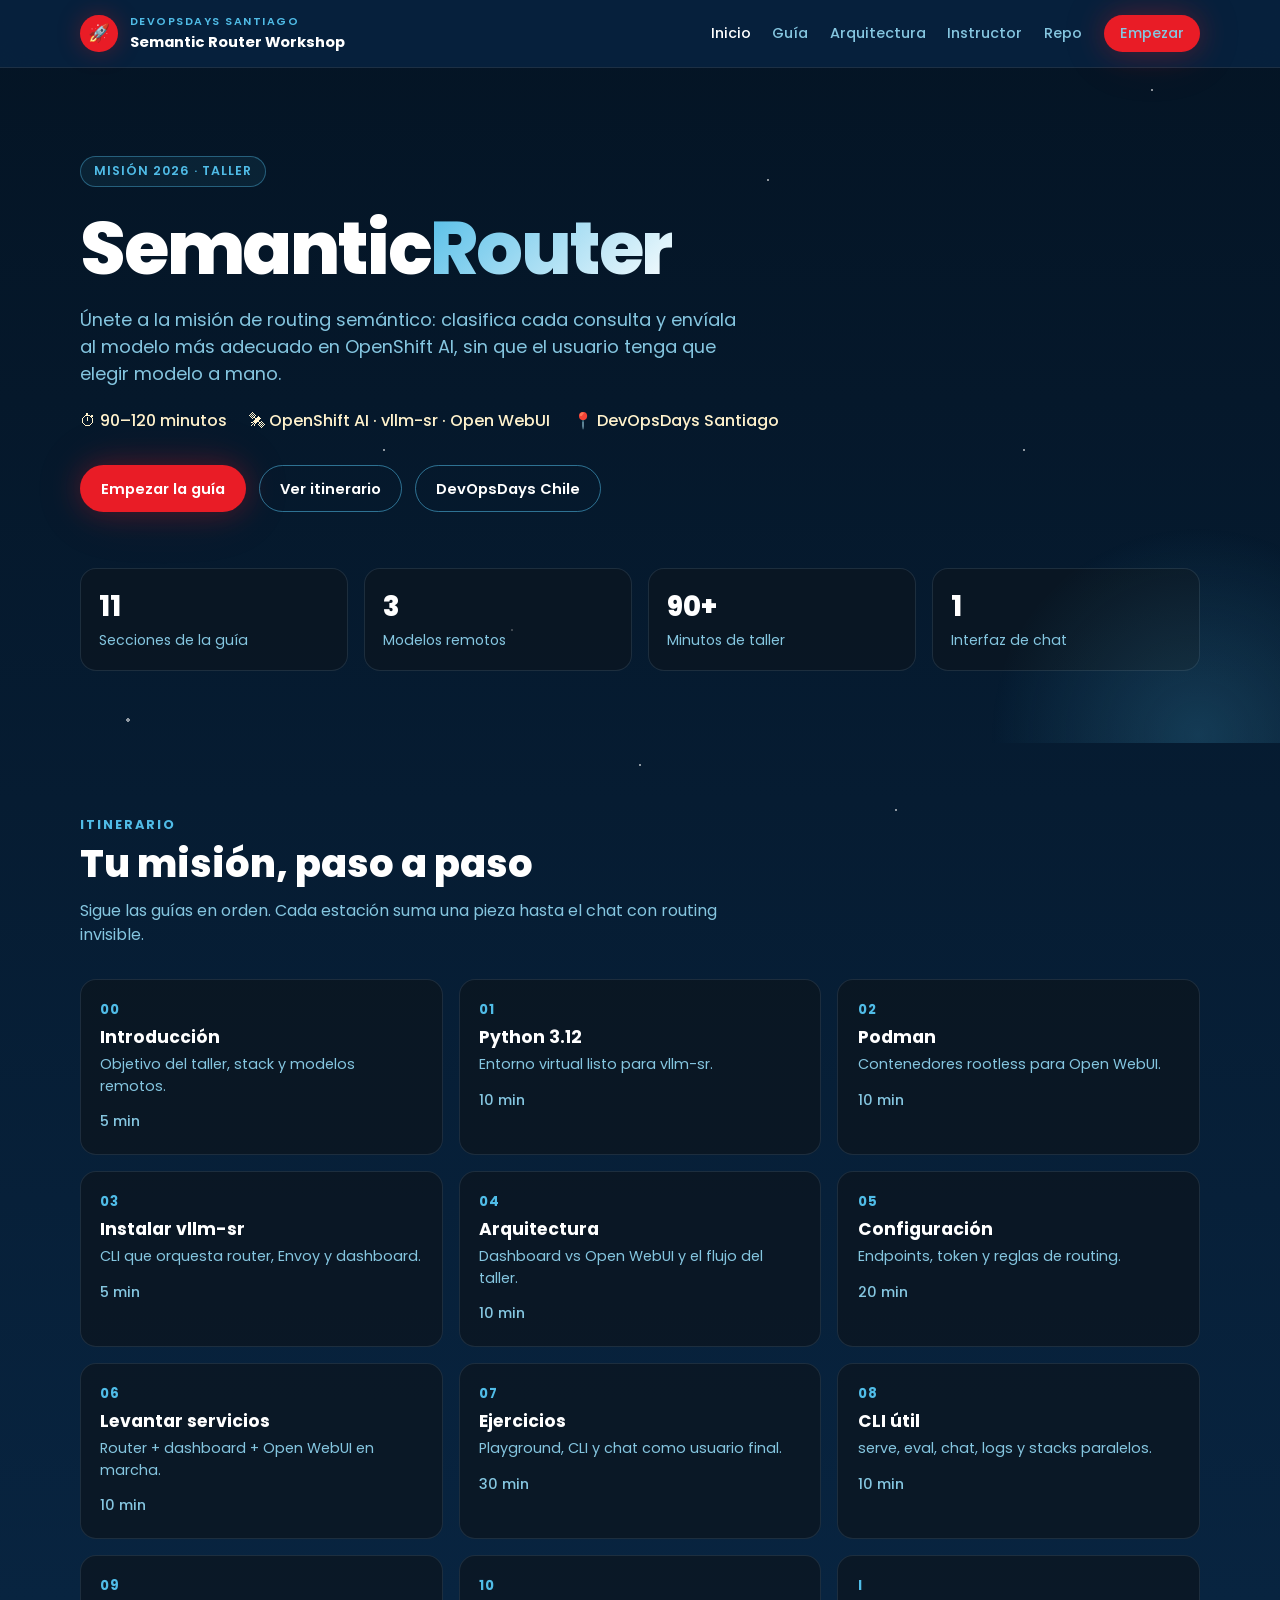
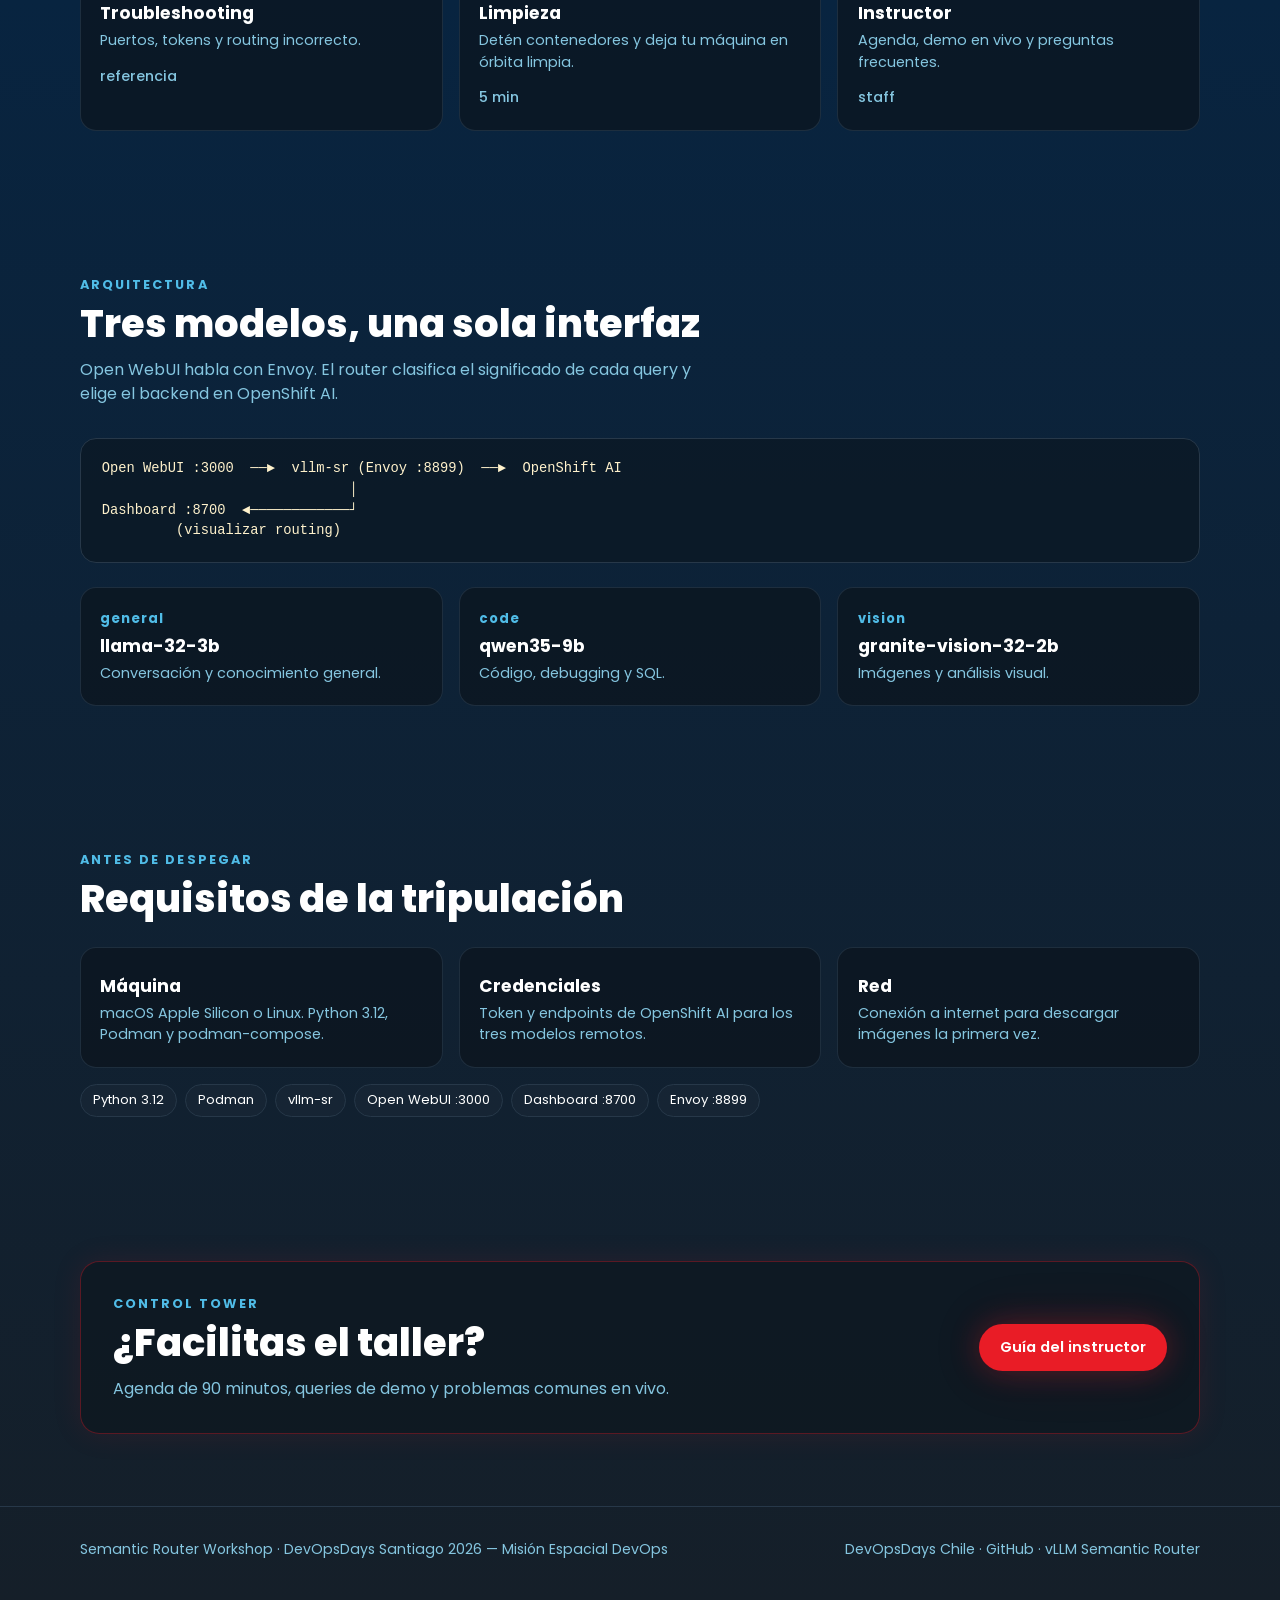
==== docs/index.html @ 07162d59 "Publish the workshop guide as a GitHub Pages site on devopsdays. Add a DevOpsDays Santiago-inspired " ====
<!DOCTYPE html>
<html lang="es">
<head>
  <meta charset="UTF-8" />
  <meta name="viewport" content="width=device-width, initial-scale=1.0" />
  <title>Semantic Router Workshop · DevOpsDays Santiago</title>
  <meta name="description" content="Taller de semantic routing con vLLM Semantic Router, Open WebUI y modelos remotos en OpenShift AI. DevOpsDays Santiago 2026." />
  <link rel="stylesheet" href="assets/css/style.css" />
</head>
<body class="bg-space">
  <div class="star-field" aria-hidden="true"></div>
  <div class="wrap">
    <header class="site-header">
      <div class="container header-inner">
        <a class="brand" href="index.html">
          <span class="brand-mark">🚀</span>
          <span class="brand-text">
            <span class="brand-kicker">DevOpsDays Santiago</span>
            <span class="brand-name">Semantic Router Workshop</span>
          </span>
        </a>
        <button class="menu-toggle" type="button" data-menu-toggle aria-expanded="false">Menú</button>
        <nav class="nav" data-nav>
          <a href="index.html" class="is-active">Inicio</a>
          <a href="guia/00-introduccion.html">Guía</a>
          <a href="#arquitectura">Arquitectura</a>
          <a href="guia/instructor.html">Instructor</a>
          <a href="https://github.com/pkstaz/semantic-routing-workshop" target="_blank" rel="noopener">Repo</a>
          <a class="btn btn-primary btn-sm" href="guia/00-introduccion.html">Empezar</a>
        </nav>
      </div>
    </header>

    <section class="hero">
      <div class="container">
        <span class="badge">Misión 2026 · Taller</span>
        <h1>Semantic<span class="text-gradient">Router</span></h1>
        <p class="hero-lead">
          Únete a la misión de routing semántico: clasifica cada consulta y envíala al modelo más adecuado
          en OpenShift AI, sin que el usuario tenga que elegir modelo a mano.
        </p>
        <div class="hero-meta">
          <span>⏱ 90–120 minutos</span>
          <span>🛰 OpenShift AI · vllm-sr · Open WebUI</span>
          <span>📍 DevOpsDays Santiago</span>
        </div>
        <div class="hero-actions">
          <a class="btn btn-primary" href="guia/00-introduccion.html">Empezar la guía</a>
          <a class="btn btn-outline" href="#itinerario">Ver itinerario</a>
          <a class="btn btn-outline" href="https://santiago.devopsdayschile.cl/" target="_blank" rel="noopener">DevOpsDays Chile</a>
        </div>
        <div class="stats">
          <div class="stat">
            <div class="stat-value">11</div>
            <div class="stat-label">Secciones de la guía</div>
          </div>
          <div class="stat">
            <div class="stat-value">3</div>
            <div class="stat-label">Modelos remotos</div>
          </div>
          <div class="stat">
            <div class="stat-value">90+</div>
            <div class="stat-label">Minutos de taller</div>
          </div>
          <div class="stat">
            <div class="stat-value">1</div>
            <div class="stat-label">Interfaz de chat</div>
          </div>
        </div>
      </div>
    </section>

    <section id="itinerario">
      <div class="container">
        <div class="section-kicker">Itinerario</div>
        <h2 class="section-title">Tu misión, paso a paso</h2>
        <p class="section-lead">Sigue las guías en orden. Cada estación suma una pieza hasta el chat con routing invisible.</p>
        <div class="cards">
          <a class="card" href="guia/00-introduccion.html">
            <div class="card-num">00</div>
            <h3>Introducción</h3>
            <p>Objetivo del taller, stack y modelos remotos.</p>
            <div class="card-time">5 min</div>
          </a>
          <a class="card" href="guia/01-python.html">
            <div class="card-num">01</div>
            <h3>Python 3.12</h3>
            <p>Entorno virtual listo para vllm-sr.</p>
            <div class="card-time">10 min</div>
          </a>
          <a class="card" href="guia/02-podman.html">
            <div class="card-num">02</div>
            <h3>Podman</h3>
            <p>Contenedores rootless para Open WebUI.</p>
            <div class="card-time">10 min</div>
          </a>
          <a class="card" href="guia/03-vllm-sr.html">
            <div class="card-num">03</div>
            <h3>Instalar vllm-sr</h3>
            <p>CLI que orquesta router, Envoy y dashboard.</p>
            <div class="card-time">5 min</div>
          </a>
          <a class="card" href="guia/04-arquitectura-y-flujo.html">
            <div class="card-num">04</div>
            <h3>Arquitectura</h3>
            <p>Dashboard vs Open WebUI y el flujo del taller.</p>
            <div class="card-time">10 min</div>
          </a>
          <a class="card" href="guia/05-configuracion.html">
            <div class="card-num">05</div>
            <h3>Configuración</h3>
            <p>Endpoints, token y reglas de routing.</p>
            <div class="card-time">20 min</div>
          </a>
          <a class="card" href="guia/06-levantar-servicios.html">
            <div class="card-num">06</div>
            <h3>Levantar servicios</h3>
            <p>Router + dashboard + Open WebUI en marcha.</p>
            <div class="card-time">10 min</div>
          </a>
          <a class="card" href="guia/07-ejercicios.html">
            <div class="card-num">07</div>
            <h3>Ejercicios</h3>
            <p>Playground, CLI y chat como usuario final.</p>
            <div class="card-time">30 min</div>
          </a>
          <a class="card" href="guia/08-comandos-cli.html">
            <div class="card-num">08</div>
            <h3>CLI útil</h3>
            <p>serve, eval, chat, logs y stacks paralelos.</p>
            <div class="card-time">10 min</div>
          </a>
          <a class="card" href="guia/09-troubleshooting.html">
            <div class="card-num">09</div>
            <h3>Troubleshooting</h3>
            <p>Puertos, tokens y routing incorrecto.</p>
            <div class="card-time">referencia</div>
          </a>
          <a class="card" href="guia/10-limpieza.html">
            <div class="card-num">10</div>
            <h3>Limpieza</h3>
            <p>Detén contenedores y deja tu máquina en órbita limpia.</p>
            <div class="card-time">5 min</div>
          </a>
          <a class="card" href="guia/instructor.html">
            <div class="card-num">I</div>
            <h3>Instructor</h3>
            <p>Agenda, demo en vivo y preguntas frecuentes.</p>
            <div class="card-time">staff</div>
          </a>
        </div>
      </div>
    </section>

    <section id="arquitectura">
      <div class="container">
        <div class="section-kicker">Arquitectura</div>
        <h2 class="section-title">Tres modelos, una sola interfaz</h2>
        <p class="section-lead">Open WebUI habla con Envoy. El router clasifica el significado de cada query y elige el backend en OpenShift AI.</p>
        <div class="flow">
          <pre>Open WebUI :3000  ──►  vllm-sr (Envoy :8899)  ──►  OpenShift AI
                              │
Dashboard :8700  ◄────────────┘
         (visualizar routing)</pre>
        </div>
        <div class="model-grid">
          <div class="card">
            <div class="card-num">general</div>
            <h3>llama-32-3b</h3>
            <p>Conversación y conocimiento general.</p>
          </div>
          <div class="card">
            <div class="card-num">code</div>
            <h3>qwen35-9b</h3>
            <p>Código, debugging y SQL.</p>
          </div>
          <div class="card">
            <div class="card-num">vision</div>
            <h3>granite-vision-32-2b</h3>
            <p>Imágenes y análisis visual.</p>
          </div>
        </div>
      </div>
    </section>

    <section id="requisitos">
      <div class="container">
        <div class="section-kicker">Antes de despegar</div>
        <h2 class="section-title">Requisitos de la tripulación</h2>
        <div class="req-grid">
          <div class="card">
            <h3>Máquina</h3>
            <p>macOS Apple Silicon o Linux. Python 3.12, Podman y podman-compose.</p>
          </div>
          <div class="card">
            <h3>Credenciales</h3>
            <p>Token y endpoints de OpenShift AI para los tres modelos remotos.</p>
          </div>
          <div class="card">
            <h3>Red</h3>
            <p>Conexión a internet para descargar imágenes la primera vez.</p>
          </div>
        </div>
        <div class="pill-list">
          <span class="pill">Python 3.12</span>
          <span class="pill">Podman</span>
          <span class="pill">vllm-sr</span>
          <span class="pill">Open WebUI :3000</span>
          <span class="pill">Dashboard :8700</span>
          <span class="pill">Envoy :8899</span>
        </div>
      </div>
    </section>

    <section>
      <div class="container">
        <div class="cta-band">
          <div>
            <div class="section-kicker">Control tower</div>
            <h2 class="section-title">¿Facilitas el taller?</h2>
            <p class="section-lead">Agenda de 90 minutos, queries de demo y problemas comunes en vivo.</p>
          </div>
          <a class="btn btn-primary" href="guia/instructor.html">Guía del instructor</a>
        </div>
      </div>
    </section>

    <footer class="site-footer">
      <div class="container footer-inner">
        <p>Semantic Router Workshop · DevOpsDays Santiago 2026 — Misión Espacial DevOps</p>
        <p>
          <a href="https://santiago.devopsdayschile.cl/" target="_blank" rel="noopener">DevOpsDays Chile</a>
          ·
          <a href="https://github.com/pkstaz/semantic-routing-workshop" target="_blank" rel="noopener">GitHub</a>
          ·
          <a href="https://github.com/vllm-project/vllm-semantic-router" target="_blank" rel="noopener">vLLM Semantic Router</a>
        </p>
      </div>
    </footer>
  </div>
  <script src="assets/js/main.js"></script>
</body>
</html>
---- docs/assets/css/style.css ----
@import url("https://fonts.googleapis.com/css2?family=Poppins:wght@300;400;500;600;700;800;900&display=swap");

:root {
  --background: 210 33% 12%;
  --foreground: 0 0% 100%;
  --card: 210 40% 8%;
  --card-foreground: 0 0% 100%;
  --primary: 357 82% 51%;
  --primary-foreground: 0 0% 100%;
  --secondary: 210 78% 14%;
  --muted: 210 30% 18%;
  --muted-foreground: 197 60% 70%;
  --accent: 197 76% 61%;
  --accent-foreground: 210 78% 14%;
  --border: 210 30% 22%;
  --radius: 0.75rem;
  --space-dark: 210 78% 12%;
  --space-navy: 210 78% 14%;
  --space-red: 357 82% 51%;
  --space-sky: 197 76% 61%;
  --space-star: 45 100% 90%;
  --header-h: 4.25rem;
}

*,
*::before,
*::after {
  box-sizing: border-box;
}

html {
  scroll-behavior: smooth;
}

html,
body {
  margin: 0;
  min-height: 100%;
}

body {
  font-family: Poppins, sans-serif;
  background: hsl(var(--background));
  color: hsl(var(--foreground));
  line-height: 1.5;
}

img {
  max-width: 100%;
  display: block;
}

a {
  color: inherit;
  text-decoration: none;
}

h1,
h2,
h3,
h4,
h5,
h6 {
  font-family: Poppins, sans-serif;
  line-height: 1.2;
  margin: 0;
}

p {
  margin: 0;
}

ul,
ol {
  margin: 0;
  padding: 0;
}

.bg-space {
  background: linear-gradient(#041424 0%, #082440 50%, #151f29 100%);
  min-height: 100vh;
}

.star-field {
  pointer-events: none;
  position: fixed;
  inset: 0;
  z-index: 0;
  background-image:
    radial-gradient(2px 2px at 20% 30%, #fff 100%, transparent),
    radial-gradient(1px 1px at 40% 70%, #fff 100%, transparent),
    radial-gradient(1.5px 1.5px at 60% 20%, #fff 100%, transparent),
    radial-gradient(1px 1px at 80% 50%, #fff 100%, transparent),
    radial-gradient(2px 2px at 10% 80%, #fff 100%, transparent),
    radial-gradient(1px 1px at 70% 90%, #fff 100%, transparent),
    radial-gradient(1.5px 1.5px at 90% 10%, #fff 100%, transparent),
    radial-gradient(1px 1px at 30% 50%, #fff 100%, transparent),
    radial-gradient(1px 1px at 50% 85%, #fff 100%, transparent);
  opacity: 0.55;
}

.wrap {
  position: relative;
  z-index: 1;
}

.container {
  width: min(1120px, calc(100% - 2rem));
  margin: 0 auto;
}

.container-wide {
  width: min(1280px, calc(100% - 2rem));
  margin: 0 auto;
}

/* Header */
.site-header {
  position: sticky;
  top: 0;
  z-index: 50;
  height: var(--header-h);
  backdrop-filter: blur(18px);
  background: hsl(var(--secondary) / 0.86);
  border-bottom: 1px solid hsl(var(--border) / 0.7);
}

.header-inner {
  height: 100%;
  display: flex;
  align-items: center;
  justify-content: space-between;
  gap: 1rem;
}

.brand {
  display: flex;
  align-items: center;
  gap: 0.75rem;
  min-width: 0;
}

.brand-mark {
  width: 2.35rem;
  height: 2.35rem;
  border-radius: 999px;
  display: grid;
  place-items: center;
  background: hsl(var(--primary));
  box-shadow: 0 0 24px #e91c264d;
  font-size: 1.1rem;
  flex-shrink: 0;
}

.brand-text {
  display: flex;
  flex-direction: column;
  min-width: 0;
}

.brand-kicker {
  font-size: 0.68rem;
  letter-spacing: 0.14em;
  text-transform: uppercase;
  color: hsl(var(--accent));
  font-weight: 600;
}

.brand-name {
  font-weight: 700;
  font-size: 0.92rem;
  white-space: nowrap;
  overflow: hidden;
  text-overflow: ellipsis;
}

.nav {
  display: flex;
  align-items: center;
  gap: 1.35rem;
}

.nav a {
  font-size: 0.9rem;
  font-weight: 500;
  color: hsl(var(--muted-foreground));
  transition: color 0.2s ease;
}

.nav a:hover,
.nav a.is-active {
  color: #fff;
}

.menu-toggle {
  display: none;
  background: transparent;
  border: 1px solid hsl(var(--border));
  color: #fff;
  border-radius: 0.6rem;
  padding: 0.4rem 0.65rem;
  cursor: pointer;
}

/* Buttons */
.btn {
  display: inline-flex;
  align-items: center;
  justify-content: center;
  gap: 0.4rem;
  border-radius: 999px;
  font-weight: 600;
  font-size: 0.92rem;
  padding: 0.7rem 1.25rem;
  border: 1px solid transparent;
  transition: transform 0.2s ease, background 0.2s ease, box-shadow 0.2s ease;
}

.btn:hover {
  transform: scale(1.03);
}

.btn-primary {
  background: hsl(var(--primary));
  color: #fff;
  box-shadow: 0 0 30px #e91c264d, 0 0 60px #e91c261a;
}

.btn-primary:hover {
  background: hsl(357 82% 46%);
}

.btn-outline {
  background: transparent;
  border-color: hsl(var(--accent) / 0.55);
  color: #fff;
}

.btn-outline:hover {
  border-color: hsl(var(--accent));
  box-shadow: 0 0 24px #50bce733;
}

.btn-sm {
  padding: 0.45rem 0.95rem;
  font-size: 0.82rem;
}

/* Hero */
.hero {
  position: relative;
  padding: 5.5rem 0 4.5rem;
  overflow: hidden;
}

.hero::after {
  content: "";
  position: absolute;
  inset: auto -10% -30% auto;
  width: 420px;
  height: 420px;
  border-radius: 50%;
  background: radial-gradient(circle, #50bce733, transparent 70%);
  pointer-events: none;
}

.badge {
  display: inline-flex;
  align-items: center;
  gap: 0.45rem;
  border: 1px solid hsl(var(--accent) / 0.4);
  background: hsl(var(--accent) / 0.08);
  color: hsl(var(--accent));
  border-radius: 999px;
  padding: 0.32rem 0.8rem;
  font-size: 0.78rem;
  font-weight: 600;
  letter-spacing: 0.08em;
  text-transform: uppercase;
}

.text-gradient {
  color: transparent;
  background-image: linear-gradient(135deg, #50bce7, #fff);
  -webkit-background-clip: text;
  background-clip: text;
}

.hero h1 {
  margin: 1.1rem 0 0.9rem;
  font-size: clamp(2.6rem, 7vw, 4.6rem);
  font-weight: 800;
  letter-spacing: -0.03em;
}

.hero-lead {
  max-width: 42rem;
  font-size: 1.12rem;
  color: hsl(var(--muted-foreground));
}

.hero-meta {
  margin-top: 1.35rem;
  display: flex;
  flex-wrap: wrap;
  gap: 0.7rem 1.4rem;
  color: hsl(var(--space-star));
  font-weight: 500;
}

.hero-actions {
  margin-top: 2rem;
  display: flex;
  flex-wrap: wrap;
  gap: 0.8rem;
}

.stats {
  display: grid;
  grid-template-columns: repeat(4, 1fr);
  gap: 1rem;
  margin-top: 3.5rem;
}

.stat {
  background: hsl(var(--card) / 0.6);
  border: 1px solid hsl(var(--border) / 0.7);
  border-radius: 1rem;
  padding: 1.15rem 1.1rem;
}

.stat-value {
  font-size: 1.7rem;
  font-weight: 800;
  color: #fff;
}

.stat-label {
  color: hsl(var(--muted-foreground));
  font-size: 0.88rem;
  margin-top: 0.15rem;
}

/* Sections */
section {
  padding: 4.5rem 0;
}

.section-kicker {
  color: hsl(var(--accent));
  font-size: 0.8rem;
  font-weight: 700;
  letter-spacing: 0.16em;
  text-transform: uppercase;
}

.section-title {
  margin: 0.45rem 0 0.7rem;
  font-size: clamp(1.7rem, 3vw, 2.4rem);
  font-weight: 800;
}

.section-lead {
  color: hsl(var(--muted-foreground));
  max-width: 40rem;
}

.cards {
  display: grid;
  grid-template-columns: repeat(3, 1fr);
  gap: 1rem;
  margin-top: 2rem;
}

.card {
  background: hsl(var(--card) / 0.7);
  border: 1px solid hsl(var(--border) / 0.7);
  border-radius: 1rem;
  padding: 1.3rem 1.2rem;
  transition: transform 0.2s ease, border-color 0.2s ease, box-shadow 0.2s ease;
}

.card:hover {
  transform: scale(1.02);
  border-color: hsl(var(--accent) / 0.55);
  box-shadow: 0 0 30px #50bce71a;
}

.card-num {
  color: hsl(var(--accent));
  font-weight: 700;
  font-size: 0.82rem;
  letter-spacing: 0.08em;
}

.card h3 {
  margin: 0.45rem 0 0.4rem;
  font-size: 1.08rem;
}

.card p,
.card-time {
  color: hsl(var(--muted-foreground));
  font-size: 0.9rem;
}

.card-time {
  margin-top: 0.85rem;
  font-weight: 500;
}

.flow {
  margin-top: 2rem;
  background: hsl(var(--card) / 0.55);
  border: 1px solid hsl(var(--border));
  border-radius: 1rem;
  padding: 1.25rem 1.3rem;
  overflow-x: auto;
}

.flow pre {
  margin: 0;
  font-family: ui-monospace, SFMono-Regular, Menlo, Monaco, Consolas, monospace;
  font-size: 0.86rem;
  color: hsl(var(--space-star));
  white-space: pre;
}

.req-grid,
.model-grid {
  display: grid;
  grid-template-columns: repeat(3, 1fr);
  gap: 1rem;
  margin-top: 1.5rem;
}

.pill-list {
  display: flex;
  flex-wrap: wrap;
  gap: 0.5rem;
  margin-top: 1rem;
}

.pill {
  border: 1px solid hsl(var(--border));
  background: hsl(var(--muted) / 0.35);
  border-radius: 999px;
  padding: 0.35rem 0.75rem;
  font-size: 0.82rem;
}

.cta-band {
  background: hsl(var(--card) / 0.55);
  border: 1px solid hsl(var(--primary) / 0.35);
  border-radius: 1.2rem;
  padding: 2rem;
  display: flex;
  justify-content: space-between;
  gap: 1.5rem;
  align-items: center;
  box-shadow: 0 0 30px #e91c261a;
}

.site-footer {
  border-top: 1px solid hsl(var(--border));
  padding: 2rem 0 2.5rem;
  color: hsl(var(--muted-foreground));
  font-size: 0.88rem;
}

.footer-inner {
  display: flex;
  justify-content: space-between;
  gap: 1rem;
  flex-wrap: wrap;
}

.footer-inner a:hover {
  color: hsl(var(--accent));
}

/* Guide layout */
.guide-shell {
  display: grid;
  grid-template-columns: 260px minmax(0, 1fr);
  gap: 1.5rem;
  padding: 2rem 0 4rem;
  align-items: start;
}

.toc {
  position: sticky;
  top: calc(var(--header-h) + 1rem);
  background: hsl(var(--card) / 0.65);
  border: 1px solid hsl(var(--border) / 0.7);
  border-radius: 1rem;
  padding: 1rem 0.85rem;
  max-height: calc(100vh - var(--header-h) - 2rem);
  overflow: auto;
}

.toc h2 {
  font-size: 0.75rem;
  letter-spacing: 0.14em;
  text-transform: uppercase;
  color: hsl(var(--accent));
  padding: 0 0.5rem 0.6rem;
}

.toc a {
  display: block;
  padding: 0.42rem 0.55rem;
  border-radius: 0.55rem;
  color: hsl(var(--muted-foreground));
  font-size: 0.84rem;
}

.toc a:hover,
.toc a.is-active {
  background: hsl(var(--accent) / 0.12);
  color: #fff;
}

.toc .toc-time {
  opacity: 0.7;
  font-size: 0.72rem;
}

.article {
  background: hsl(var(--card) / 0.55);
  border: 1px solid hsl(var(--border) / 0.7);
  border-radius: 1rem;
  padding: 1.6rem 1.5rem 2rem;
  min-width: 0;
  overflow-x: auto;
}

.article-kicker {
  color: hsl(var(--accent));
  font-size: 0.78rem;
  font-weight: 700;
  letter-spacing: 0.12em;
  text-transform: uppercase;
}

.prose h1 {
  font-size: clamp(1.6rem, 3vw, 2.2rem);
  font-weight: 800;
  margin: 0.35rem 0 1rem;
}

.prose h2 {
  font-size: 1.28rem;
  margin: 1.8rem 0 0.7rem;
}

.prose h3 {
  font-size: 1.05rem;
  margin: 1.3rem 0 0.5rem;
}

.prose p,
.prose li {
  color: hsl(210 20% 88%);
}

.prose p {
  margin: 0.8rem 0;
}

.prose ul,
.prose ol {
  padding-left: 1.2rem;
  margin: 0.6rem 0 1rem;
}

.prose li {
  margin: 0.35rem 0;
}

.prose a {
  color: hsl(var(--accent));
  text-decoration: underline;
  text-underline-offset: 3px;
}

.prose blockquote {
  margin: 1rem 0;
  padding: 0.8rem 1rem;
  border-left: 3px solid hsl(var(--accent));
  background: hsl(var(--accent) / 0.08);
  border-radius: 0 0.7rem 0.7rem 0;
  color: hsl(var(--muted-foreground));
}

.prose table {
  width: 100%;
  border-collapse: collapse;
  margin: 1rem 0 1.4rem;
  font-size: 0.92rem;
  overflow: hidden;
}

.prose th,
.prose td {
  border: 1px solid hsl(var(--border));
  padding: 0.6rem 0.7rem;
  text-align: left;
}

.prose th {
  background: hsl(var(--muted) / 0.55);
  color: #fff;
}

.prose code {
  font-family: ui-monospace, SFMono-Regular, Menlo, Monaco, Consolas, monospace;
  font-size: 0.86em;
  background: hsl(var(--muted) / 0.7);
  padding: 0.1rem 0.35rem;
  border-radius: 0.35rem;
}

.prose pre {
  background: #071018;
  border: 1px solid hsl(var(--border));
  border-radius: 0.8rem;
  padding: 1rem;
  overflow-x: auto;
  margin: 1rem 0 1.3rem;
}

.prose pre code {
  background: transparent;
  padding: 0;
  color: hsl(var(--space-star));
  font-size: 0.84rem;
}

.pager {
  display: flex;
  justify-content: space-between;
  gap: 0.8rem;
  margin-top: 2rem;
  flex-wrap: wrap;
}

.pager a {
  border: 1px solid hsl(var(--border));
  background: hsl(var(--muted) / 0.25);
  border-radius: 0.8rem;
  padding: 0.8rem 1rem;
  min-width: min(100%, 220px);
  text-decoration: none;
}

.pager a:hover {
  border-color: hsl(var(--accent) / 0.6);
}

.pager .dir {
  display: block;
  font-size: 0.75rem;
  color: hsl(var(--accent));
  letter-spacing: 0.08em;
  text-transform: uppercase;
  font-weight: 700;
}

@media (max-width: 900px) {
  .stats,
  .cards,
  .req-grid,
  .model-grid,
  .guide-shell {
    grid-template-columns: 1fr;
  }

  .cta-band {
    flex-direction: column;
    align-items: flex-start;
  }

  .menu-toggle {
    display: inline-flex;
  }

  .nav {
    display: none;
    position: absolute;
    top: var(--header-h);
    left: 0;
    right: 0;
    background: hsl(var(--secondary) / 0.98);
    border-bottom: 1px solid hsl(var(--border));
    padding: 1rem;
    flex-direction: column;
    align-items: flex-start;
    gap: 0.85rem;
  }

  .nav.open {
    display: flex;
  }

  .toc {
    position: static;
    max-height: none;
  }
}
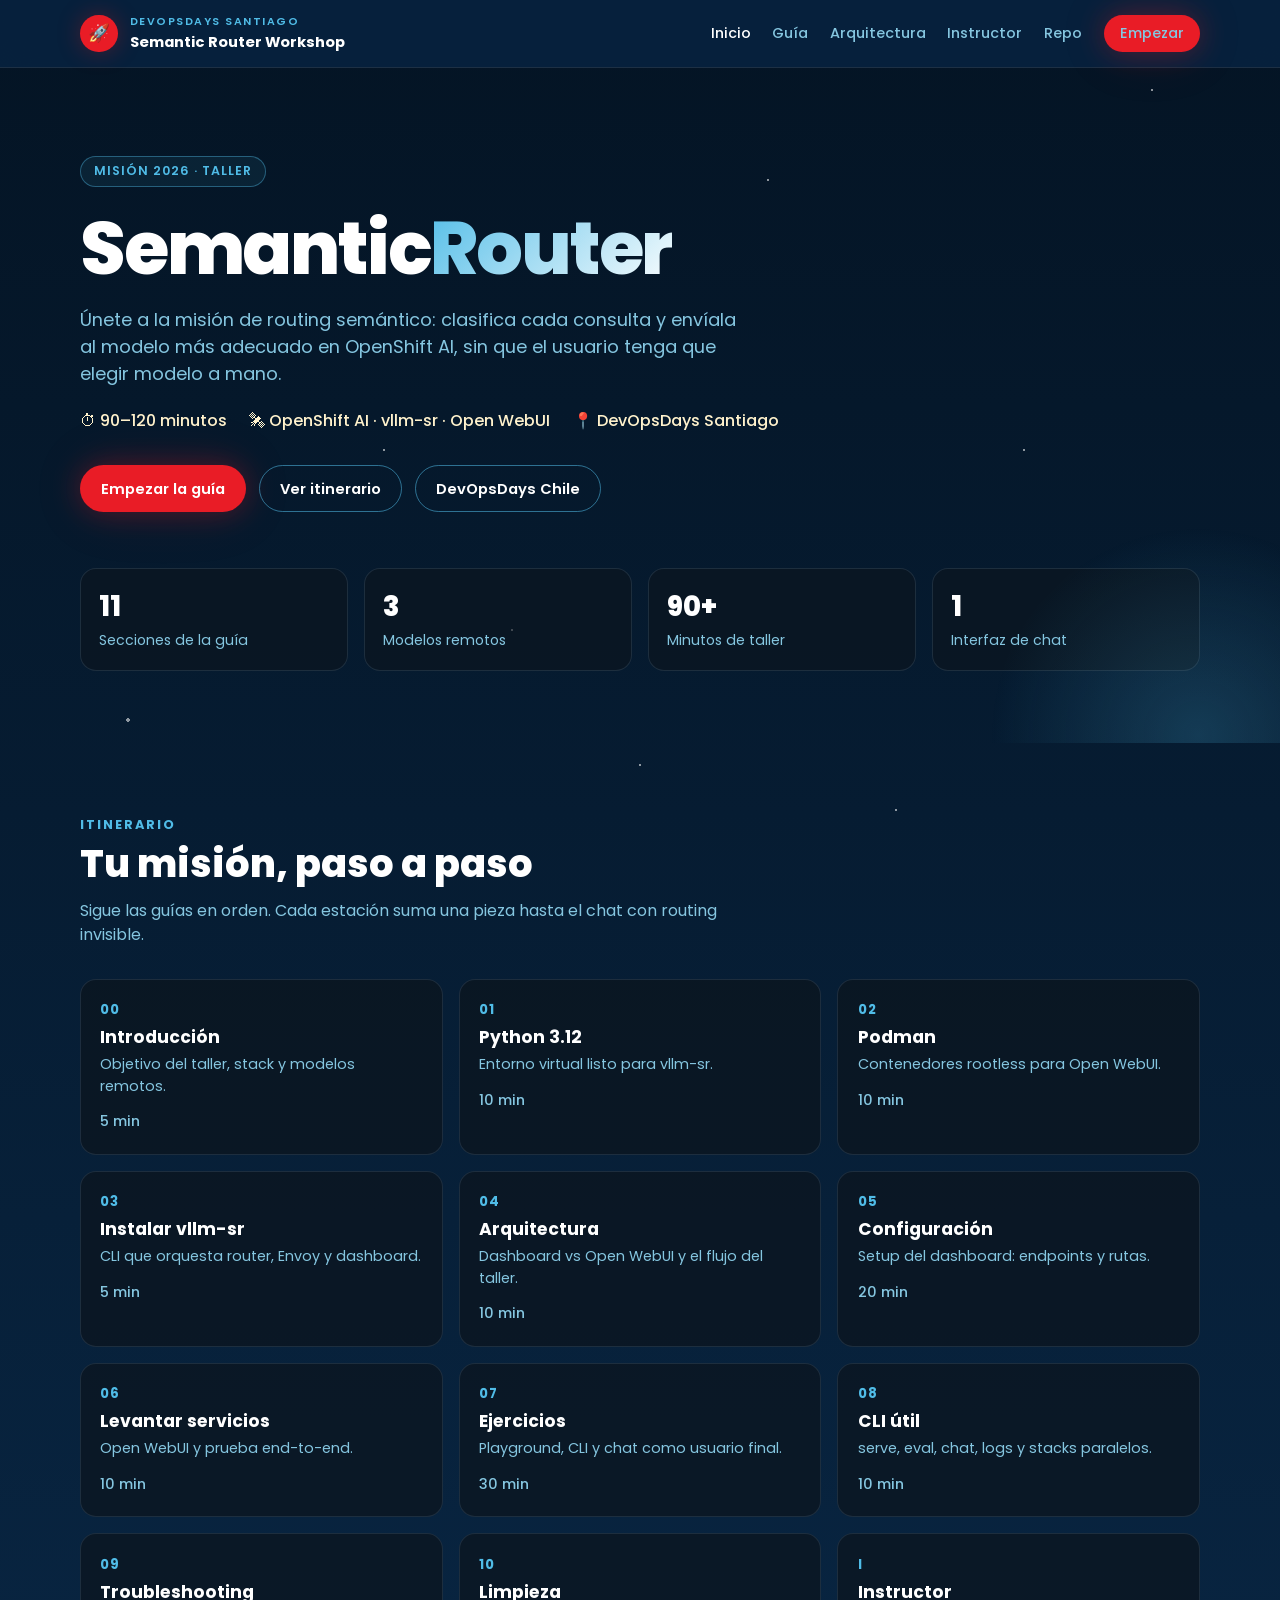
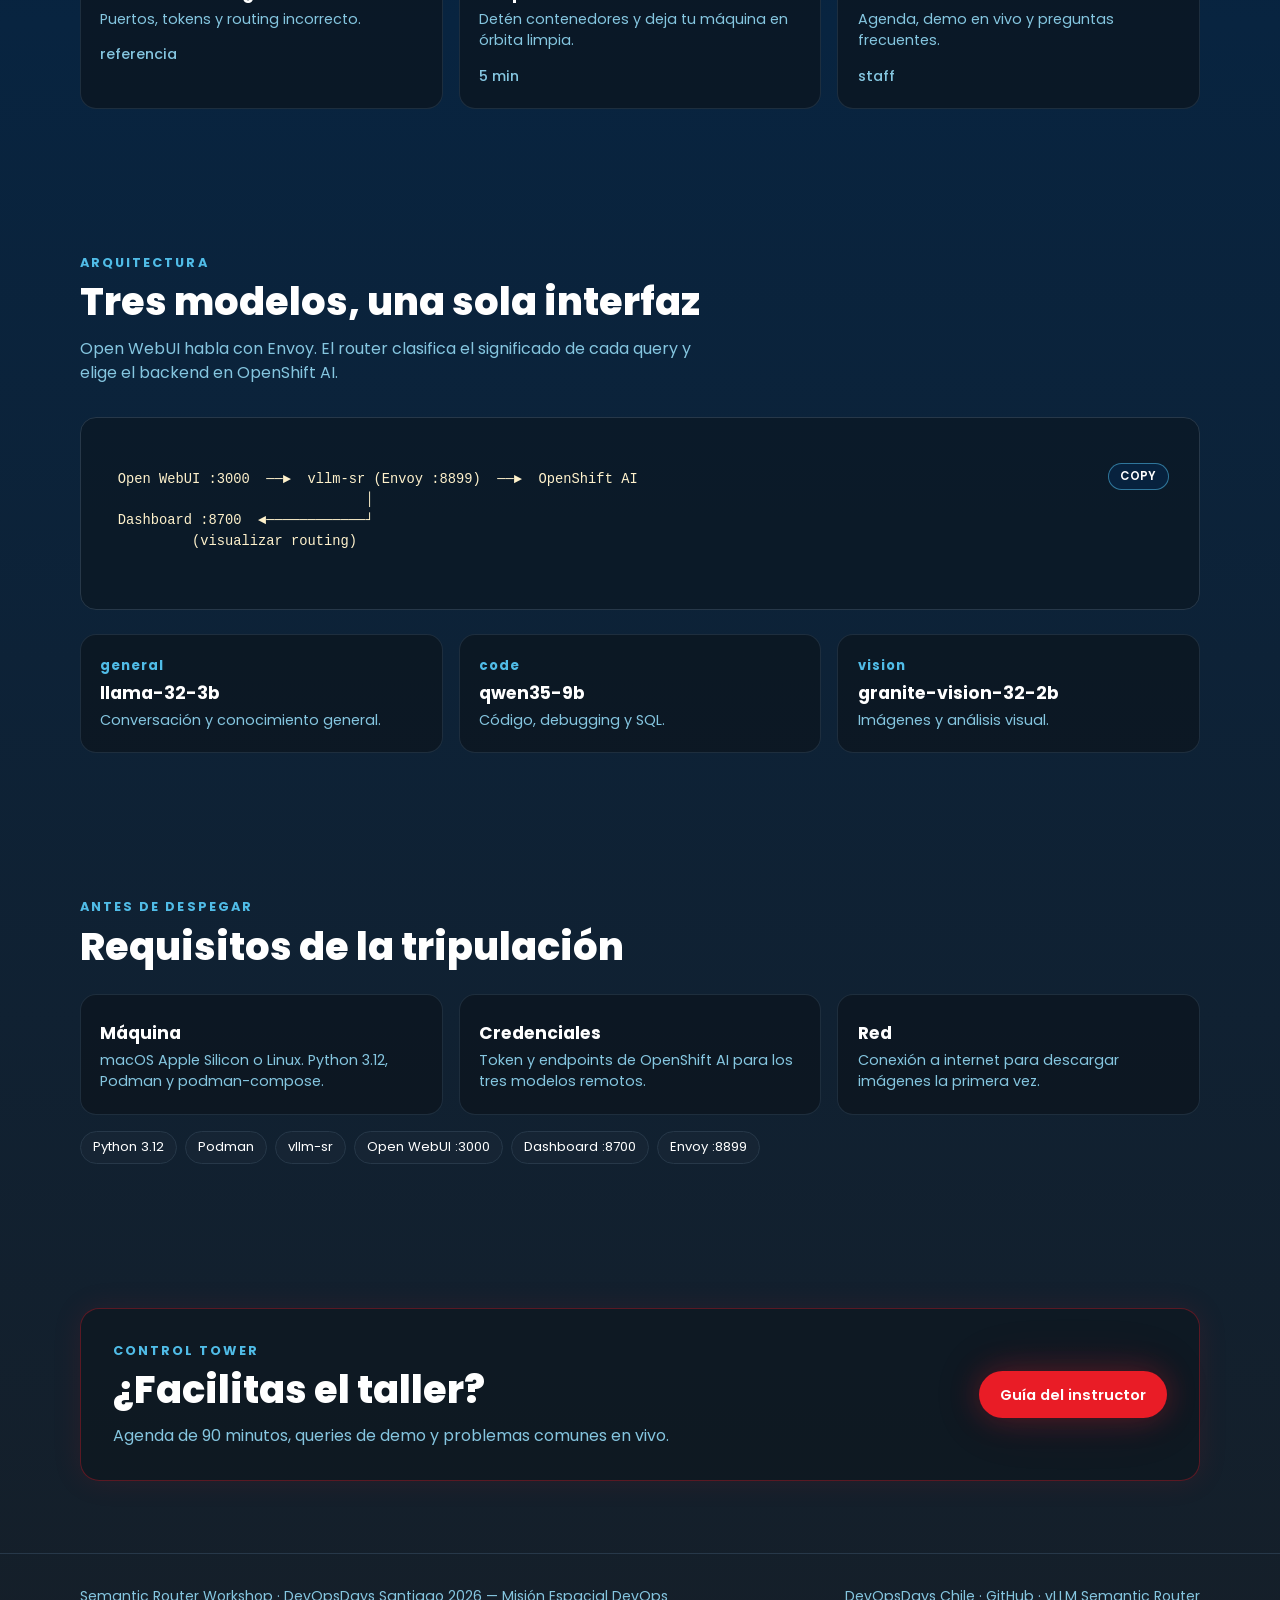
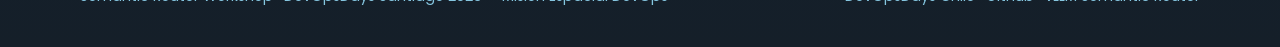
==== commit 183a0f84: "Guide setup through the dashboard instead of environment files. Attendees start vllm-sr, paste endpo" ====
--- a/docs/index.html
+++ b/docs/index.html
@@ -109,13 +109,13 @@
           <a class="card" href="guia/05-configuracion.html">
             <div class="card-num">05</div>
             <h3>Configuración</h3>
-            <p>Endpoints, token y reglas de routing.</p>
+            <p>Setup del dashboard: endpoints y rutas.</p>
             <div class="card-time">20 min</div>
           </a>
           <a class="card" href="guia/06-levantar-servicios.html">
             <div class="card-num">06</div>
             <h3>Levantar servicios</h3>
-            <p>Router + dashboard + Open WebUI en marcha.</p>
+            <p>Open WebUI y prueba end-to-end.</p>
             <div class="card-time">10 min</div>
           </a>
           <a class="card" href="guia/07-ejercicios.html">
--- a/docs/assets/css/style.css
+++ b/docs/assets/css/style.css
@@ -637,6 +637,46 @@
   font-size: 0.84rem;
 }
 
+.code-block {
+  position: relative;
+  margin: 1rem 0 1.3rem;
+}
+
+.code-block pre {
+  margin: 0;
+  padding: 1rem 5.2rem 1rem 1rem;
+}
+
+.copy-btn {
+  position: absolute;
+  top: 0.55rem;
+  right: 0.55rem;
+  z-index: 1;
+  border: 1px solid hsl(var(--accent) / 0.55);
+  background: hsl(var(--secondary) / 0.92);
+  color: #fff;
+  border-radius: 999px;
+  padding: 0.28rem 0.72rem;
+  font-family: Poppins, sans-serif;
+  font-size: 0.72rem;
+  font-weight: 600;
+  letter-spacing: 0.04em;
+  text-transform: uppercase;
+  cursor: pointer;
+  transition: background 0.2s ease, border-color 0.2s ease, color 0.2s ease;
+}
+
+.copy-btn:hover {
+  border-color: hsl(var(--accent));
+  box-shadow: 0 0 18px #50bce733;
+}
+
+.copy-btn.is-copied {
+  background: hsl(var(--accent));
+  color: hsl(var(--accent-foreground));
+  border-color: hsl(var(--accent));
+}
+
 .pager {
   display: flex;
   justify-content: space-between;
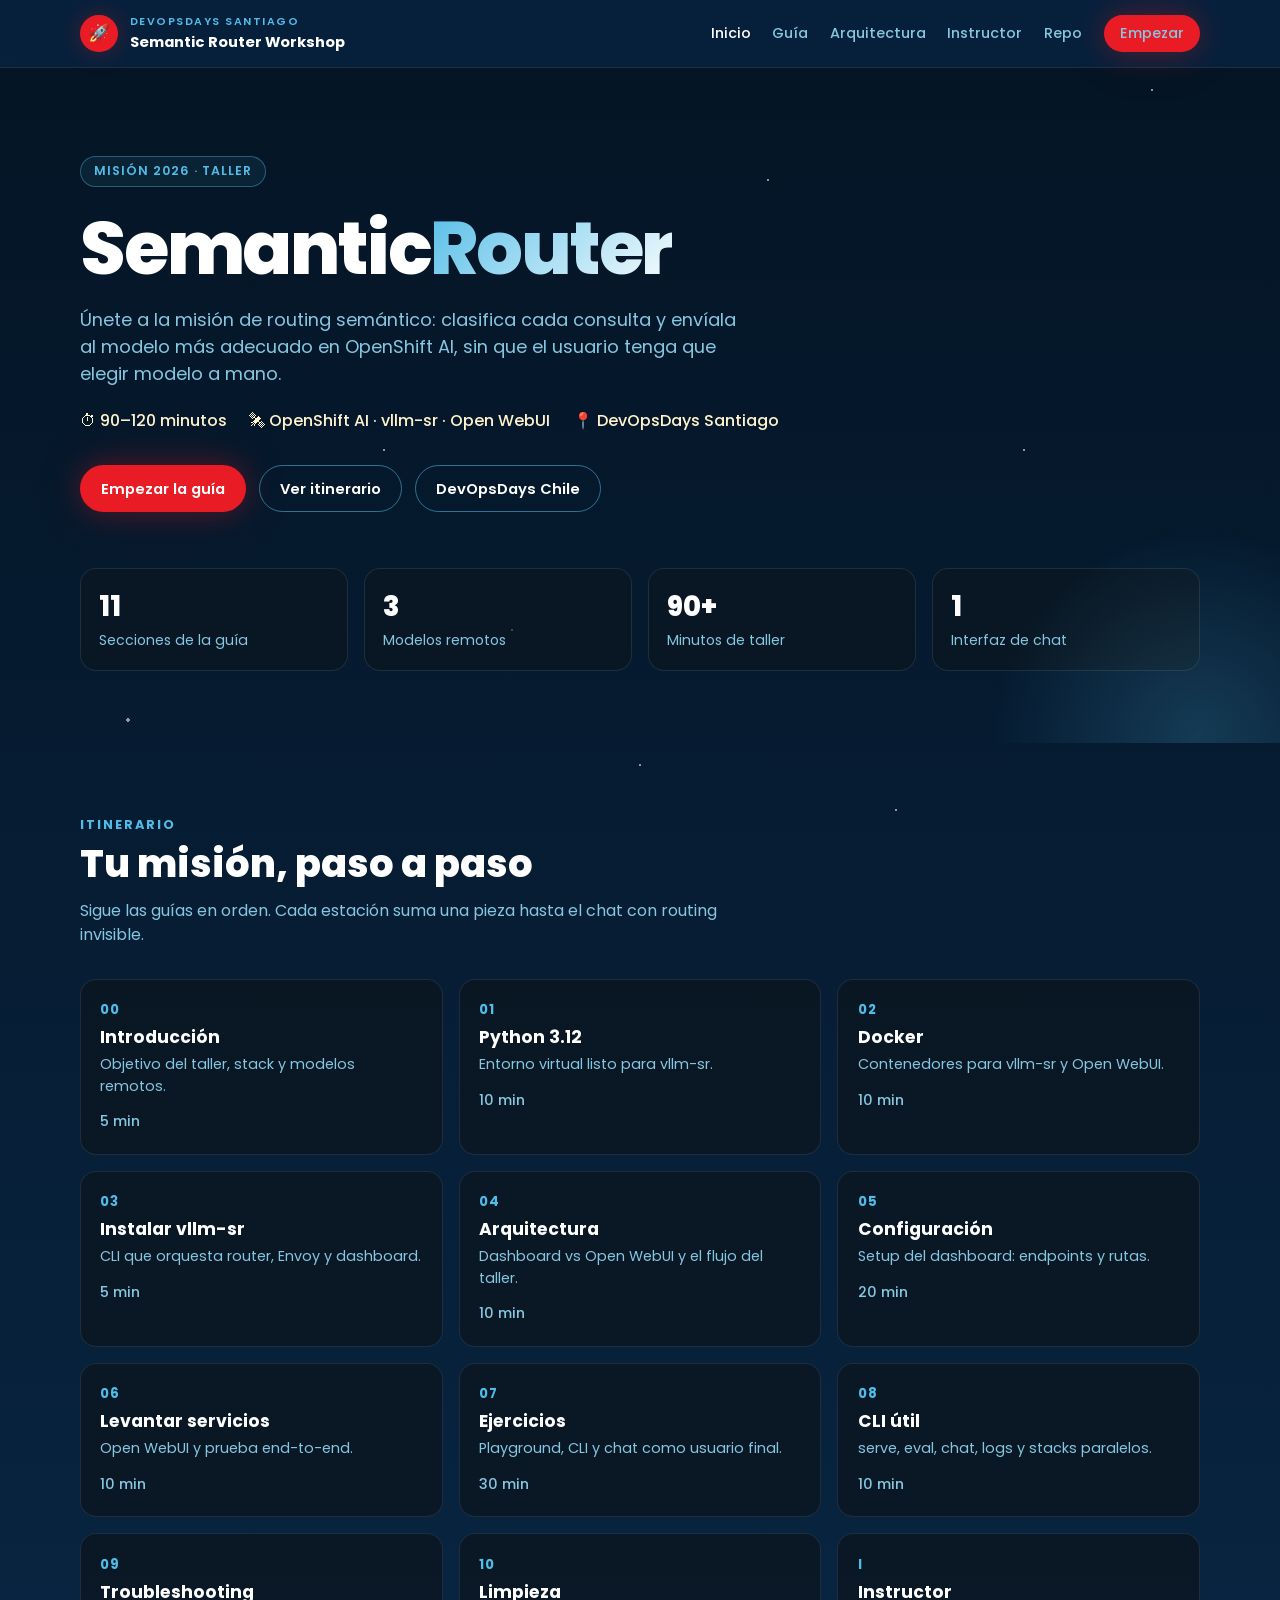
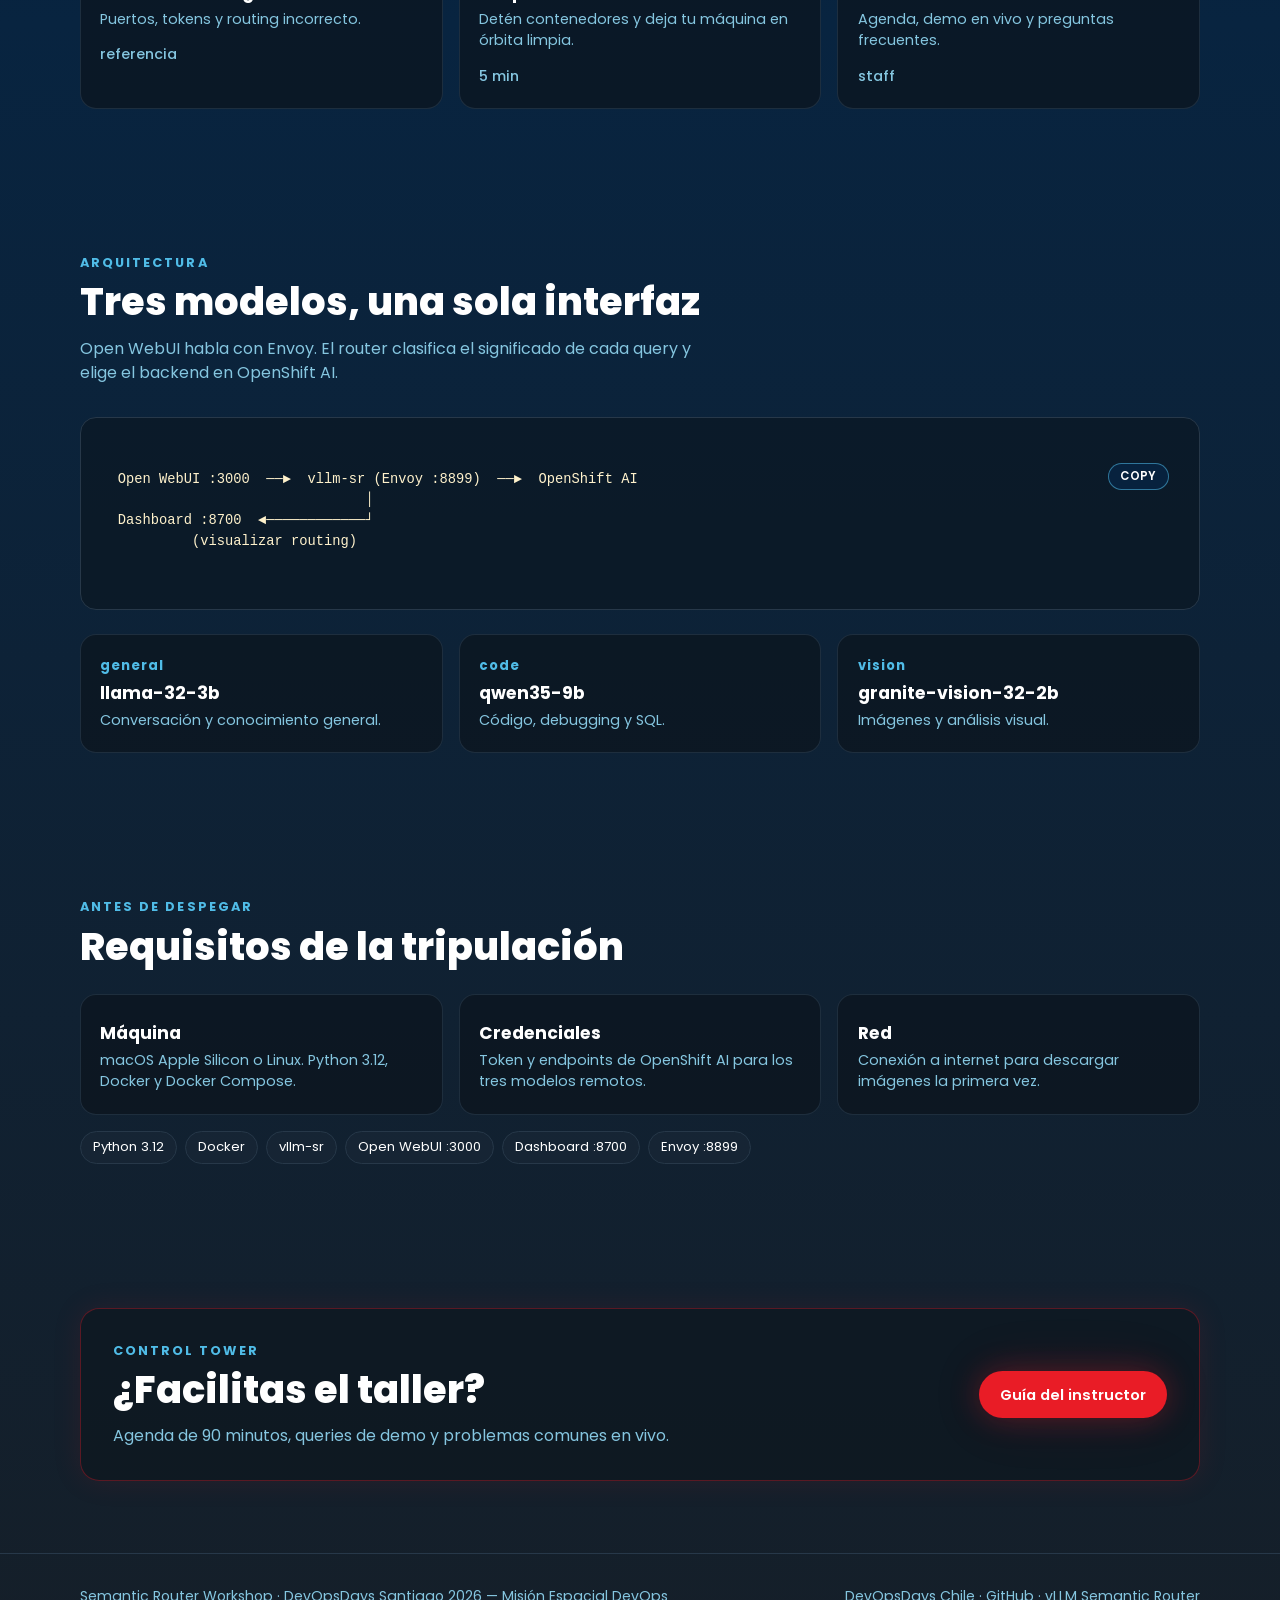
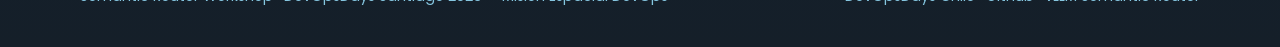
==== commit f65e399a: "Switch the workshop guide from Podman to Docker. vllm-sr serve needs Docker, so Open WebUI and the d" ====
--- a/docs/index.html
+++ b/docs/index.html
@@ -88,10 +88,10 @@
             <p>Entorno virtual listo para vllm-sr.</p>
             <div class="card-time">10 min</div>
           </a>
-          <a class="card" href="guia/02-podman.html">
+          <a class="card" href="guia/02-docker.html">
             <div class="card-num">02</div>
-            <h3>Podman</h3>
-            <p>Contenedores rootless para Open WebUI.</p>
+            <h3>Docker</h3>
+            <p>Contenedores para vllm-sr y Open WebUI.</p>
             <div class="card-time">10 min</div>
           </a>
           <a class="card" href="guia/03-vllm-sr.html">
@@ -190,7 +190,7 @@
         <div class="req-grid">
           <div class="card">
             <h3>Máquina</h3>
-            <p>macOS Apple Silicon o Linux. Python 3.12, Podman y podman-compose.</p>
+            <p>macOS Apple Silicon o Linux. Python 3.12, Docker y Docker Compose.</p>
           </div>
           <div class="card">
             <h3>Credenciales</h3>
@@ -203,7 +203,7 @@
         </div>
         <div class="pill-list">
           <span class="pill">Python 3.12</span>
-          <span class="pill">Podman</span>
+          <span class="pill">Docker</span>
           <span class="pill">vllm-sr</span>
           <span class="pill">Open WebUI :3000</span>
           <span class="pill">Dashboard :8700</span>
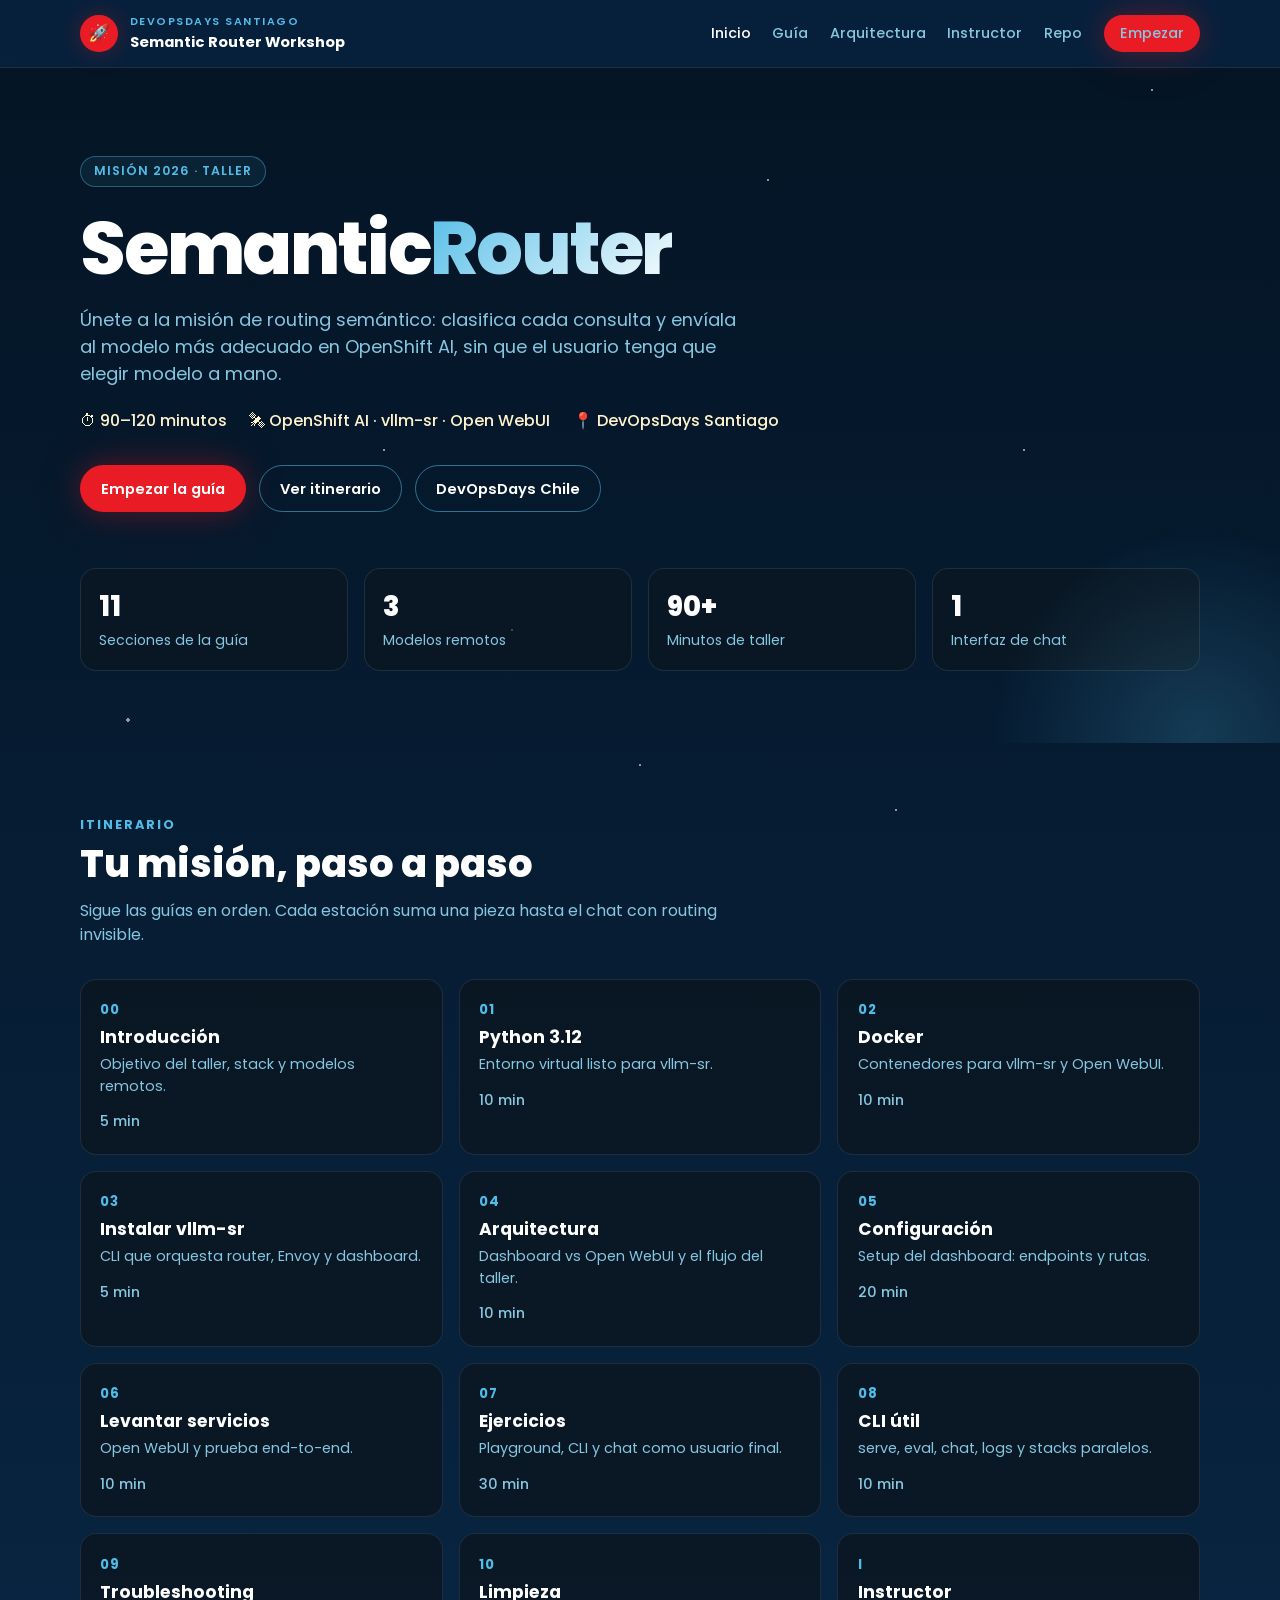
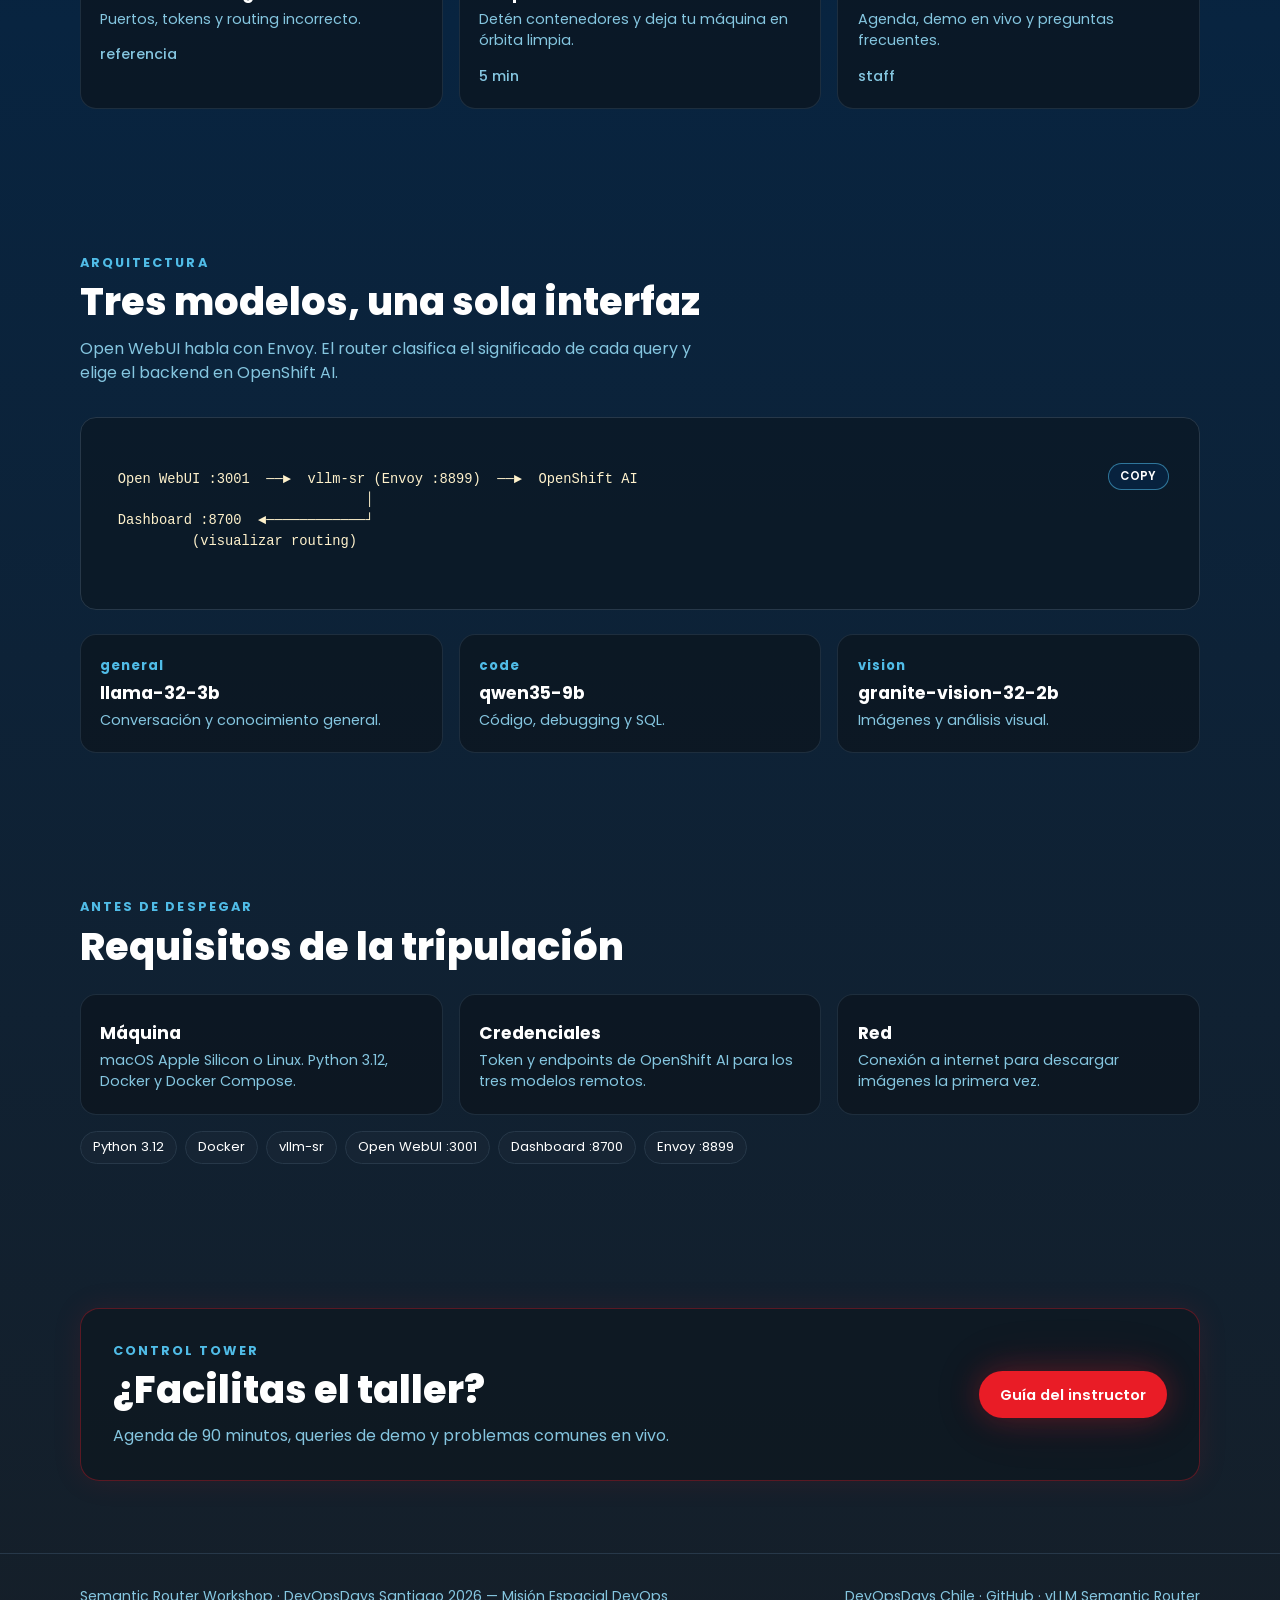
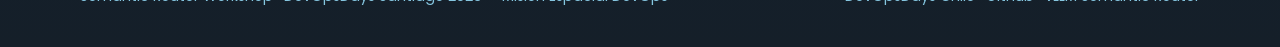
==== commit 68623424: "Move Open WebUI to port 3001 so it does not collide with Grafana. Co-authored-by: Cursor <cursoragen" ====
--- a/docs/index.html
+++ b/docs/index.html
@@ -158,7 +158,7 @@
         <h2 class="section-title">Tres modelos, una sola interfaz</h2>
         <p class="section-lead">Open WebUI habla con Envoy. El router clasifica el significado de cada query y elige el backend en OpenShift AI.</p>
         <div class="flow">
-          <pre>Open WebUI :3000  ──►  vllm-sr (Envoy :8899)  ──►  OpenShift AI
+          <pre>Open WebUI :3001  ──►  vllm-sr (Envoy :8899)  ──►  OpenShift AI
                               │
 Dashboard :8700  ◄────────────┘
          (visualizar routing)</pre>
@@ -205,7 +205,7 @@
           <span class="pill">Python 3.12</span>
           <span class="pill">Docker</span>
           <span class="pill">vllm-sr</span>
-          <span class="pill">Open WebUI :3000</span>
+          <span class="pill">Open WebUI :3001</span>
           <span class="pill">Dashboard :8700</span>
           <span class="pill">Envoy :8899</span>
         </div>
